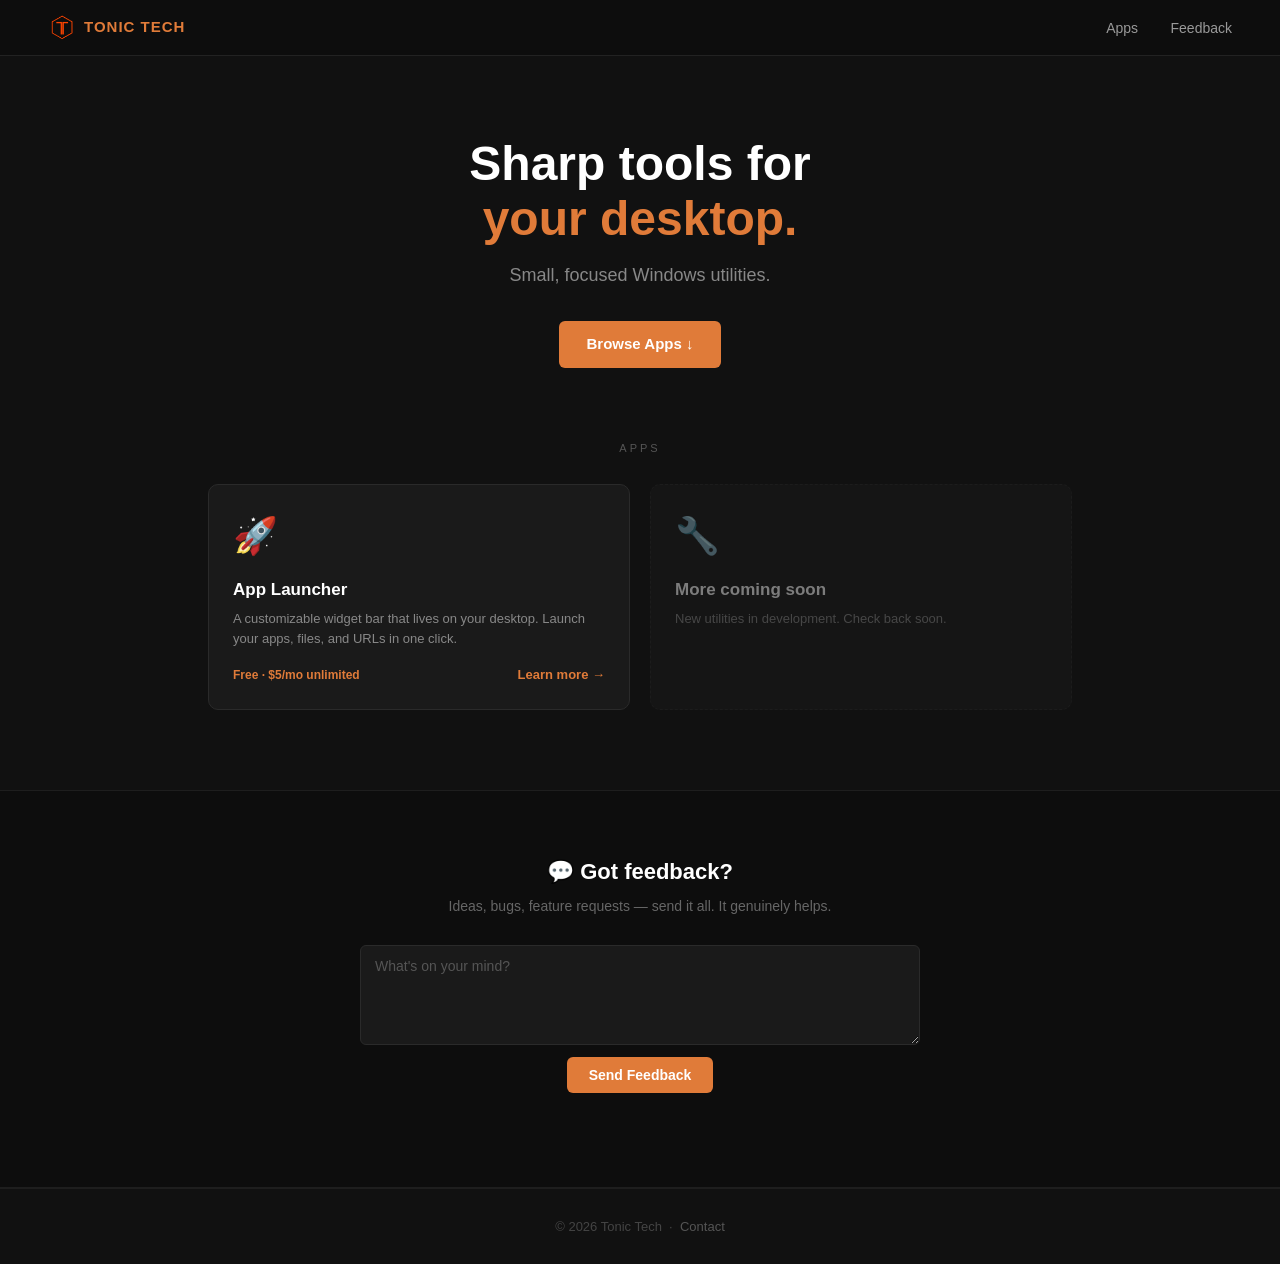
==== index.html @ cdfbb927 "feat: add TT logo as favicon and nav logo" ====
<!DOCTYPE html>
<html lang="en">
<head>
  <meta charset="UTF-8" />
  <meta name="viewport" content="width=device-width, initial-scale=1.0" />
  <meta name="description" content="Sharp tools for your desktop. Small, focused Windows utilities by Tonic Tech." />
  <title>Tonic Tech — Sharp tools for your desktop</title>
  <link rel="icon" type="image/png" href="assets/logo.png" />
  <link rel="stylesheet" href="styles.css" />
</head>
<body>

  <nav>
    <a class="nav-logo" href="#"><img src="assets/logo.png" alt="Tonic Tech" class="nav-logo-img" /> TONIC TECH</a>
    <div class="nav-links">
      <a href="#apps">Apps</a>
      <a href="#feedback">Feedback</a>
    </div>
  </nav>

  <section class="hero">
    <h1>Sharp tools for<br /><span class="accent">your desktop.</span></h1>
    <p class="subtitle">Small, focused Windows utilities.</p>
    <a class="btn-primary" href="#apps">Browse Apps ↓</a>
  </section>

  <section class="products" id="apps">
    <p class="section-label">Apps</p>
    <div class="product-grid">

      <a class="product-card" href="app-launcher.html">
        <div class="product-card-icon">🚀</div>
        <div class="product-card-name">App Launcher</div>
        <div class="product-card-desc">A customizable widget bar that lives on your desktop. Launch your apps, files, and URLs in one click.</div>
        <div class="product-card-footer">
          <span class="product-card-price">Free · $5/mo unlimited</span>
          <span class="product-card-cta">Learn more →</span>
        </div>
      </a>

      <div class="product-card coming-soon">
        <div class="product-card-icon">🔧</div>
        <div class="product-card-name">More coming soon</div>
        <div class="product-card-desc">New utilities in development. Check back soon.</div>
        <div class="product-card-footer">
          <span class="product-card-price">&nbsp;</span>
        </div>
      </div>

    </div>
  </section>

  <section class="feedback" id="feedback">
    <div class="feedback-inner">
      <h2>💬 Got feedback?</h2>
      <p class="subtitle">Ideas, bugs, feature requests — send it all. It genuinely helps.</p>
      <textarea id="feedback-msg" placeholder="What's on your mind?"></textarea>
      <button class="btn-primary btn-sm" id="feedback-btn" onclick="sendFeedback()">Send Feedback</button>
      <p class="feedback-msg" id="feedback-status"></p>
    </div>
  </section>

  <footer>
    <span>© 2026 Tonic Tech &nbsp;·&nbsp; <a href="mailto:tonictech.inquiry@gmail.com">Contact</a></span>
  </footer>

  <script>
    async function sendFeedback() {
      const textarea = document.getElementById('feedback-msg');
      const btn = document.getElementById('feedback-btn');
      const status = document.getElementById('feedback-status');
      const message = textarea.value.trim();

      if (!message) { textarea.focus(); return; }

      btn.disabled = true;
      btn.textContent = 'Sending...';
      status.textContent = '';
      status.className = 'feedback-msg';

      try {
        const res = await fetch('https://app-launcher-proxy.dougbreaultjr.workers.dev/feedback', {
          method: 'POST',
          headers: { 'Content-Type': 'application/json' },
          body: JSON.stringify({ message }),
        });

        if (res.ok) {
          textarea.style.display = 'none';
          btn.style.display = 'none';
          status.textContent = '✓ Thanks — message received.';
          status.className = 'feedback-msg success';
        } else {
          throw new Error('Server error');
        }
      } catch {
        btn.disabled = false;
        btn.textContent = 'Send Feedback';
        status.textContent = 'Something went wrong. Try again.';
        status.className = 'feedback-msg error';
      }
    }
  </script>

</body>
</html>
---- styles.css ----
*, *::before, *::after { box-sizing: border-box; margin: 0; padding: 0; }

body {
  background: #111;
  color: #e0e0e0;
  font-family: -apple-system, BlinkMacSystemFont, 'Segoe UI', sans-serif;
  line-height: 1.5;
}

a { color: inherit; text-decoration: none; }

/* ── NAV ── */
nav {
  background: #0d0d0d;
  border-bottom: 1px solid #222;
  padding: 0 48px;
  height: 56px;
  display: flex;
  align-items: center;
  justify-content: space-between;
  position: sticky;
  top: 0;
  z-index: 100;
}
.nav-logo {
  color: #e07b39;
  font-weight: 700;
  font-size: 15px;
  letter-spacing: 1px;
  display: flex;
  align-items: center;
  gap: 8px;
}
.nav-logo-img {
  width: 28px;
  height: 28px;
  object-fit: contain;
}
.nav-links a {
  color: #999;
  font-size: 14px;
  margin-left: 28px;
  transition: color 0.15s;
}
.nav-links a:hover { color: #e07b39; }

/* ── HERO ── */
.hero {
  padding: 80px 48px 72px;
  max-width: 860px;
  margin: 0 auto;
  text-align: center;
}
.hero h1 {
  font-size: 48px;
  font-weight: 700;
  color: #fff;
  line-height: 1.15;
  margin-bottom: 16px;
}
.hero h1 .accent { color: #e07b39; }
.hero .subtitle {
  font-size: 18px;
  color: #888;
  margin-bottom: 32px;
}

/* ── BUTTONS ── */
.btn-primary {
  background: #e07b39;
  color: #fff;
  border: none;
  padding: 12px 28px;
  border-radius: 6px;
  font-size: 15px;
  font-weight: 600;
  cursor: pointer;
  display: inline-block;
  transition: background 0.15s;
}
.btn-primary:hover { background: #c96a2a; }

.btn-secondary {
  background: transparent;
  color: #e07b39;
  border: 1px solid #e07b39;
  padding: 11px 24px;
  border-radius: 6px;
  font-size: 14px;
  font-weight: 600;
  display: inline-block;
  transition: background 0.15s;
}
.btn-secondary:hover { background: rgba(224, 123, 57, 0.1); }

.btn-sm {
  padding: 10px 22px;
  font-size: 14px;
}

/* ── SECTION LABEL ── */
.section-label {
  color: #555;
  font-size: 11px;
  letter-spacing: 3px;
  text-transform: uppercase;
  margin-bottom: 28px;
  text-align: center;
}

/* ── PRODUCT GRID ── */
.products {
  padding: 0 48px 80px;
  max-width: 960px;
  margin: 0 auto;
}
.product-grid {
  display: grid;
  grid-template-columns: repeat(auto-fill, minmax(280px, 1fr));
  gap: 20px;
}
.product-card {
  background: #1a1a1a;
  border: 1px solid #2a2a2a;
  border-radius: 10px;
  padding: 24px;
  display: block;
  transition: border-color 0.15s, transform 0.15s;
}
.product-card:hover {
  border-color: #e07b39;
  transform: translateY(-2px);
}
.product-card.coming-soon {
  border-style: dashed;
  opacity: 0.45;
  cursor: default;
  pointer-events: none;
}
.product-card-icon { font-size: 36px; margin-bottom: 14px; }
.product-card-name {
  color: #fff;
  font-size: 17px;
  font-weight: 600;
  margin-bottom: 6px;
}
.product-card-desc {
  color: #888;
  font-size: 13px;
  line-height: 1.55;
  margin-bottom: 16px;
}
.product-card-footer {
  display: flex;
  justify-content: space-between;
  align-items: center;
}
.product-card-price { color: #e07b39; font-size: 12px; font-weight: 600; }
.product-card-cta { color: #e07b39; font-size: 13px; font-weight: 600; }

/* ── FEEDBACK ── */
.feedback {
  background: #0d0d0d;
  border-top: 1px solid #1e1e1e;
  border-bottom: 1px solid #1e1e1e;
  padding: 64px 48px;
}
.feedback-inner {
  max-width: 560px;
  margin: 0 auto;
  text-align: center;
}
.feedback-inner h2 {
  color: #fff;
  font-size: 22px;
  font-weight: 600;
  margin-bottom: 8px;
}
.feedback-inner .subtitle {
  color: #666;
  font-size: 14px;
  margin-bottom: 28px;
}
.feedback-inner textarea {
  width: 100%;
  background: #1a1a1a;
  border: 1px solid #2a2a2a;
  border-radius: 6px;
  color: #e0e0e0;
  font-size: 14px;
  font-family: inherit;
  padding: 12px 14px;
  resize: vertical;
  min-height: 100px;
  outline: none;
  transition: border-color 0.15s;
  display: block;
  margin-bottom: 12px;
}
.feedback-inner textarea:focus { border-color: #e07b39; }
.feedback-inner textarea::placeholder { color: #555; }
.feedback-msg {
  font-size: 13px;
  margin-top: 10px;
  min-height: 20px;
}
.feedback-msg.success { color: #6dbf6d; }
.feedback-msg.error { color: #e07b39; }

/* ── FOOTER ── */
footer {
  padding: 28px 48px;
  text-align: center;
  color: #444;
  font-size: 13px;
  border-top: 1px solid #1e1e1e;
}
footer a { color: #555; }
footer a:hover { color: #e07b39; }

/* ── PRODUCT HERO (app pages) ── */
.product-hero {
  padding: 56px 48px 48px;
  max-width: 960px;
  margin: 0 auto;
  display: flex;
  gap: 56px;
  align-items: center;
}
.product-hero-text { flex: 1; }
.product-hero-text .back {
  color: #555;
  font-size: 13px;
  display: inline-block;
  margin-bottom: 20px;
  transition: color 0.15s;
}
.product-hero-text .back:hover { color: #e07b39; }
.product-hero-text h1 {
  font-size: 38px;
  font-weight: 700;
  color: #fff;
  margin-bottom: 12px;
}
.product-hero-text .desc {
  color: #888;
  font-size: 16px;
  line-height: 1.6;
  margin-bottom: 28px;
}
.btn-row { display: flex; gap: 12px; flex-wrap: wrap; }
.product-hero-img { flex: 1; text-align: center; }
.product-hero-img img {
  max-width: 100%;
  border-radius: 10px;
  border: 1px solid #2a2a2a;
  box-shadow: 0 8px 32px rgba(0, 0, 0, 0.5);
}

/* ── FEATURES ── */
.features {
  padding: 0 48px 56px;
  max-width: 960px;
  margin: 0 auto;
}
.feature-grid {
  display: grid;
  grid-template-columns: repeat(3, 1fr);
  gap: 16px;
}
.feature {
  background: #1a1a1a;
  border: 1px solid #2a2a2a;
  border-radius: 8px;
  padding: 20px;
}
.feature-icon { font-size: 22px; margin-bottom: 10px; }
.feature h3 {
  color: #fff;
  font-size: 14px;
  font-weight: 600;
  margin-bottom: 6px;
}
.feature p { color: #777; font-size: 13px; line-height: 1.5; }

/* ── PRICING ── */
.pricing {
  background: #0d0d0d;
  border-top: 1px solid #1e1e1e;
  border-bottom: 1px solid #1e1e1e;
  padding: 56px 48px;
}
.pricing-inner {
  max-width: 640px;
  margin: 0 auto;
}
.pricing-grid {
  display: grid;
  grid-template-columns: 1fr 1fr;
  gap: 16px;
  margin-top: 8px;
}
.pricing-card {
  background: #1a1a1a;
  border: 1px solid #2a2a2a;
  border-radius: 10px;
  padding: 28px;
}
.pricing-card.paid { border-color: #e07b39; }
.pricing-card h3 {
  color: #fff;
  font-size: 16px;
  font-weight: 600;
  margin-bottom: 4px;
}
.pricing-card .price {
  color: #e07b39;
  font-size: 26px;
  font-weight: 700;
  margin-bottom: 20px;
}
.pricing-card .price span {
  color: #666;
  font-size: 13px;
  font-weight: 400;
}
.pricing-card ul { list-style: none; }
.pricing-card ul li {
  color: #888;
  font-size: 13px;
  padding: 6px 0;
  border-bottom: 1px solid #222;
}
.pricing-card ul li:last-child { border-bottom: none; }
.pricing-card ul li::before { content: "✓  "; color: #e07b39; }
.pricing-card .btn-primary {
  display: block;
  text-align: center;
  margin-top: 24px;
}

/* ── RESPONSIVE ── */
@media (max-width: 700px) {
  nav { padding: 0 20px; }
  .hero { padding: 48px 20px 48px; }
  .hero h1 { font-size: 32px; }
  .products, .features, .pricing { padding-left: 20px; padding-right: 20px; }
  .product-hero { flex-direction: column; padding: 32px 20px; }
  .feature-grid { grid-template-columns: 1fr 1fr; }
  .pricing-grid { grid-template-columns: 1fr; }
  footer { padding: 24px 20px; }
}
@media (max-width: 480px) {
  .feature-grid { grid-template-columns: 1fr; }
}
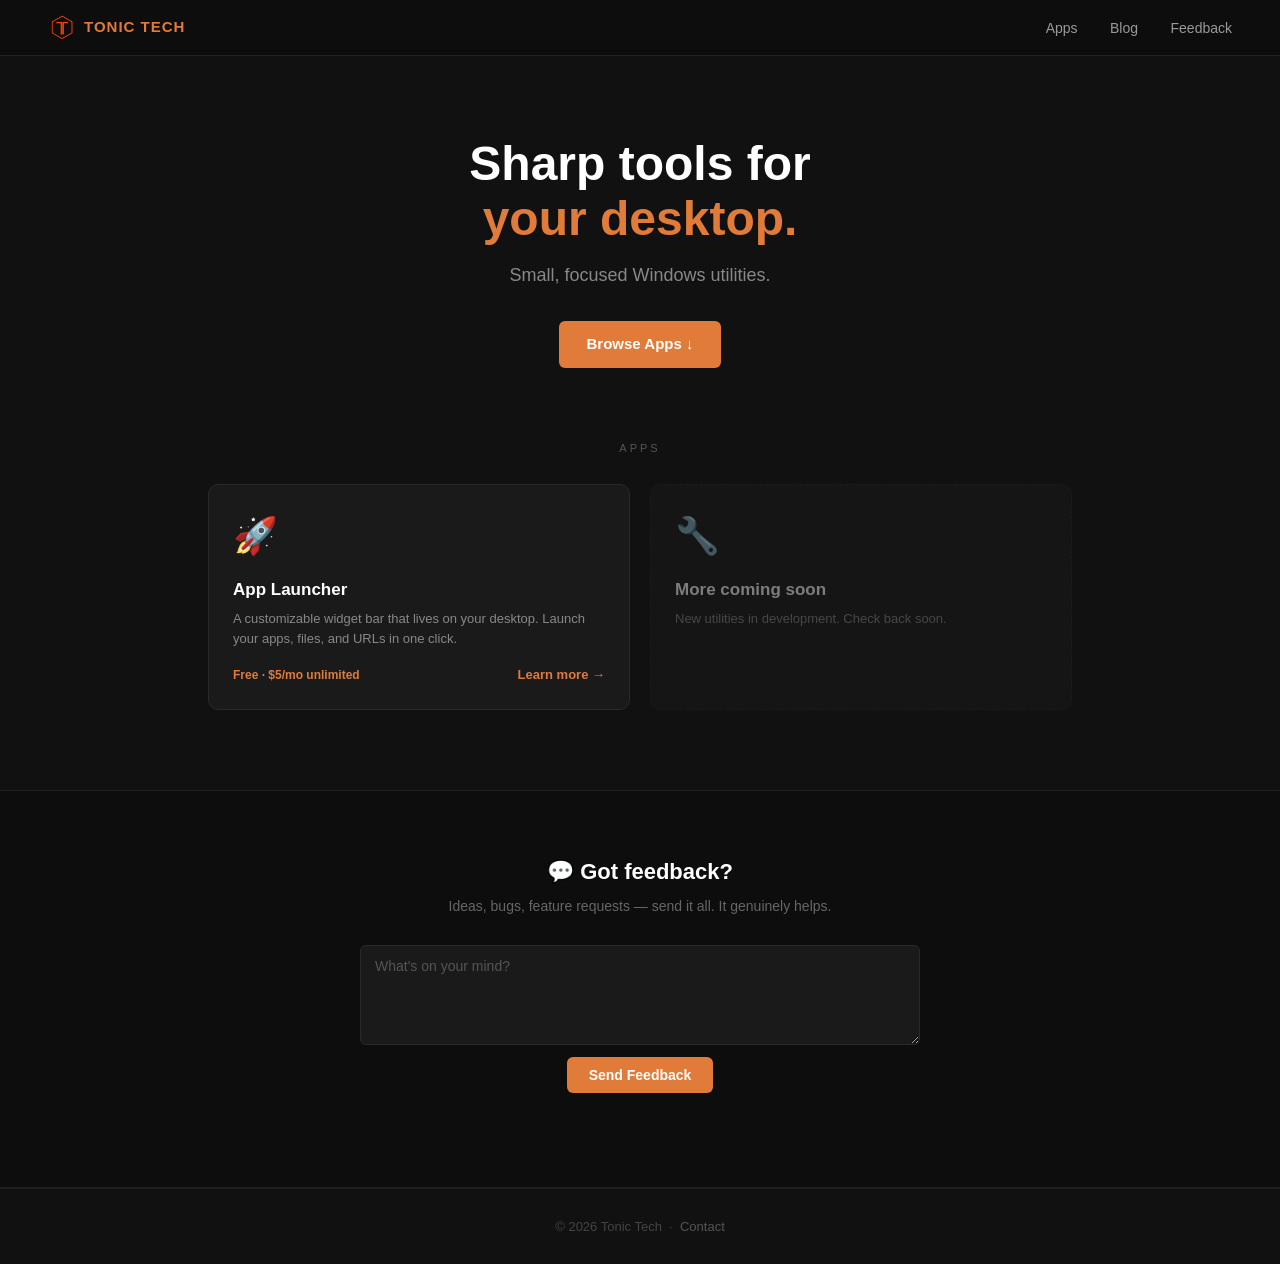
==== commit 9cbd5672: "Add Blog link to site nav" ====
--- a/index.html
+++ b/index.html
@@ -14,6 +14,7 @@
     <a class="nav-logo" href="#"><img src="assets/logo.png" alt="Tonic Tech" class="nav-logo-img" /> TONIC TECH</a>
     <div class="nav-links">
       <a href="#apps">Apps</a>
+      <a href="blog/">Blog</a>
       <a href="#feedback">Feedback</a>
     </div>
   </nav>
@@ -102,5 +103,6 @@
     }
   </script>
 
+<!-- Cloudflare Web Analytics --><script defer src='https://static.cloudflareinsights.com/beacon.min.js' data-cf-beacon='{"token": "49b55953413747db808e430eebfdd382"}'></script><!-- End Cloudflare Web Analytics -->
 </body>
 </html>
--- a/styles.css
+++ b/styles.css
@@ -249,6 +249,7 @@
   margin-bottom: 28px;
 }
 .btn-row { display: flex; gap: 12px; flex-wrap: wrap; }
+.download-count { color: #555; font-size: 13px; margin-top: 10px; }
 .product-hero-img { flex: 1; text-align: center; }
 .product-hero-img img {
   max-width: 100%;
@@ -353,3 +354,146 @@
 @media (max-width: 480px) {
   .feature-grid { grid-template-columns: 1fr; }
 }
+
+/* ── BLOG INDEX ── */
+.blog-hero {
+  padding: 80px 48px 56px;
+  max-width: 860px;
+  margin: 0 auto;
+  text-align: center;
+}
+.blog-hero h1 {
+  font-size: 38px;
+  font-weight: 700;
+  color: #fff;
+  margin-bottom: 12px;
+}
+.blog-hero .subtitle {
+  color: #888;
+  font-size: 16px;
+}
+.blog-list-section {
+  max-width: 780px;
+  margin: 0 auto;
+  padding: 0 48px 80px;
+}
+.blog-list { display: flex; flex-direction: column; }
+.blog-row {
+  padding: 20px 0;
+  border-bottom: 1px solid #1e1e1e;
+  display: flex;
+  justify-content: space-between;
+  align-items: flex-start;
+  gap: 24px;
+}
+.blog-row:last-child { border-bottom: none; }
+.blog-row-left { flex: 1; }
+.blog-row-tag {
+  color: #e07b39;
+  font-size: 11px;
+  text-transform: uppercase;
+  letter-spacing: 2px;
+  margin-bottom: 6px;
+}
+.blog-row-title {
+  color: #fff;
+  font-size: 16px;
+  font-weight: 600;
+  margin-bottom: 6px;
+  display: block;
+  transition: color 0.15s;
+}
+.blog-row-title:hover { color: #e07b39; }
+.blog-row-excerpt { color: #c0c0c0; font-size: 14px; line-height: 1.55; }
+.blog-row-date { color: #555; font-size: 13px; white-space: nowrap; padding-top: 4px; }
+
+/* ── BLOG POST ── */
+.post-header {
+  padding: 56px 48px 40px;
+  max-width: 780px;
+  margin: 0 auto;
+}
+.post-back {
+  color: #555;
+  font-size: 13px;
+  display: inline-block;
+  margin-bottom: 20px;
+  transition: color 0.15s;
+}
+.post-back:hover { color: #e07b39; }
+.post-tag {
+  color: #e07b39;
+  font-size: 11px;
+  text-transform: uppercase;
+  letter-spacing: 2px;
+  margin-bottom: 10px;
+}
+.post-header h1 {
+  color: #fff;
+  font-size: 34px;
+  font-weight: 700;
+  line-height: 1.25;
+  margin-bottom: 12px;
+}
+.post-meta {
+  color: #555;
+  font-size: 13px;
+  padding-bottom: 32px;
+  border-bottom: 1px solid #1e1e1e;
+}
+.post-body {
+  max-width: 780px;
+  margin: 0 auto;
+  padding: 0 48px 80px;
+}
+.post-p { color: #c0c0c0; font-size: 16px; line-height: 1.7; margin-bottom: 20px; }
+.post-h2 { color: #fff; font-size: 20px; font-weight: 600; margin: 36px 0 12px; }
+.post-comparison {
+  background: #1a1a1a;
+  border: 1px solid #2a2a2a;
+  border-radius: 8px;
+  overflow: hidden;
+  margin: 20px 0 28px;
+}
+.post-comparison table { width: 100%; border-collapse: collapse; font-size: 14px; }
+.post-comparison th {
+  background: #141414;
+  color: #555;
+  font-size: 11px;
+  text-transform: uppercase;
+  letter-spacing: 1px;
+  padding: 12px 16px;
+  text-align: left;
+  border-bottom: 1px solid #222;
+}
+.post-comparison td { padding: 11px 16px; border-bottom: 1px solid #1e1e1e; color: #c0c0c0; }
+.post-comparison tr:last-child td { border-bottom: none; }
+.post-comparison .winner { color: #e07b39; font-weight: 600; }
+.post-cta {
+  background: #1a1a1a;
+  border: 1px solid #e07b39;
+  border-radius: 10px;
+  padding: 24px 28px;
+  margin-top: 40px;
+  display: flex;
+  align-items: center;
+  justify-content: space-between;
+  gap: 20px;
+}
+.post-cta-text { flex: 1; }
+.post-cta-text strong { color: #fff; font-size: 16px; display: block; margin-bottom: 4px; }
+.post-cta-text p { color: #888; font-size: 14px; margin: 0; }
+
+/* ── RESPONSIVE (blog additions) ── */
+@media (max-width: 700px) {
+  .blog-hero { padding: 40px 20px 32px; }
+  .blog-hero h1 { font-size: 28px; }
+  .blog-list-section { padding: 0 20px 60px; }
+  .blog-row { flex-direction: column; gap: 4px; }
+  .blog-row-date { padding-top: 0; }
+  .post-header { padding: 32px 20px 24px; }
+  .post-header h1 { font-size: 24px; }
+  .post-body { padding: 0 20px 60px; }
+  .post-cta { flex-direction: column; align-items: flex-start; }
+  .post-comparison { overflow-x: auto; }
+}
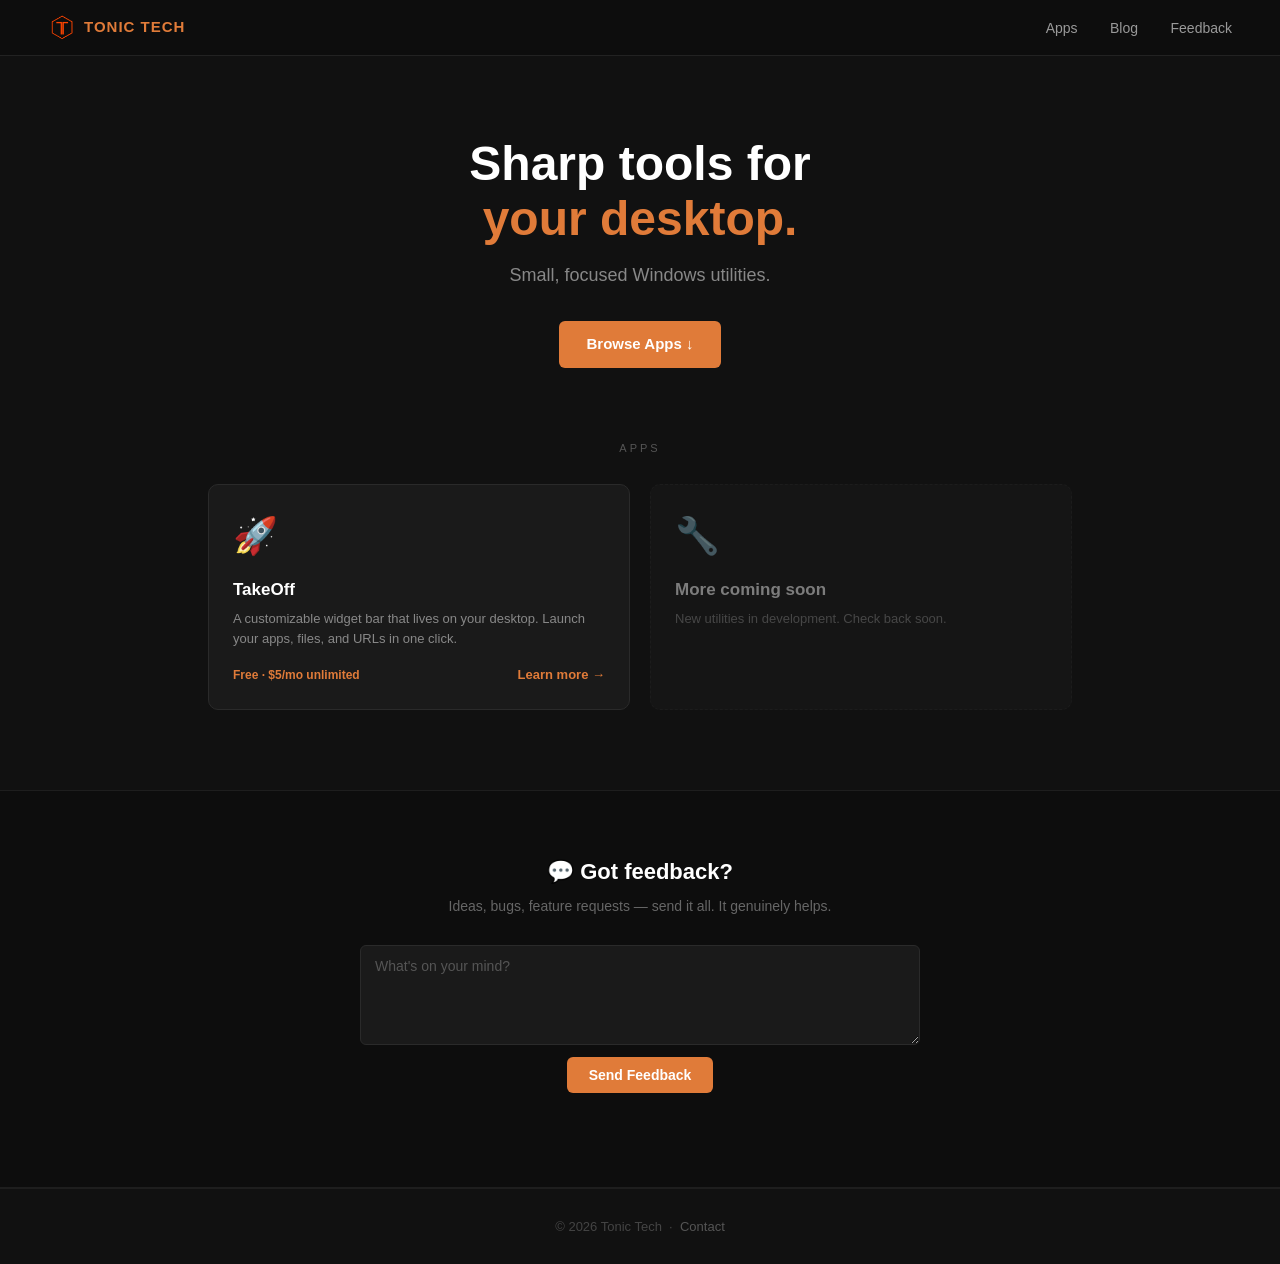
==== commit f1fc3f1f: "Rebrand: App Launcher -> TakeOff (site content + app-launcher.html redirect stub)" ====
--- a/index.html
+++ b/index.html
@@ -29,9 +29,9 @@
     <p class="section-label">Apps</p>
     <div class="product-grid">
 
-      <a class="product-card" href="app-launcher.html">
+      <a class="product-card" href="takeoff.html">
         <div class="product-card-icon">🚀</div>
-        <div class="product-card-name">App Launcher</div>
+        <div class="product-card-name">TakeOff</div>
         <div class="product-card-desc">A customizable widget bar that lives on your desktop. Launch your apps, files, and URLs in one click.</div>
         <div class="product-card-footer">
           <span class="product-card-price">Free · $5/mo unlimited</span>
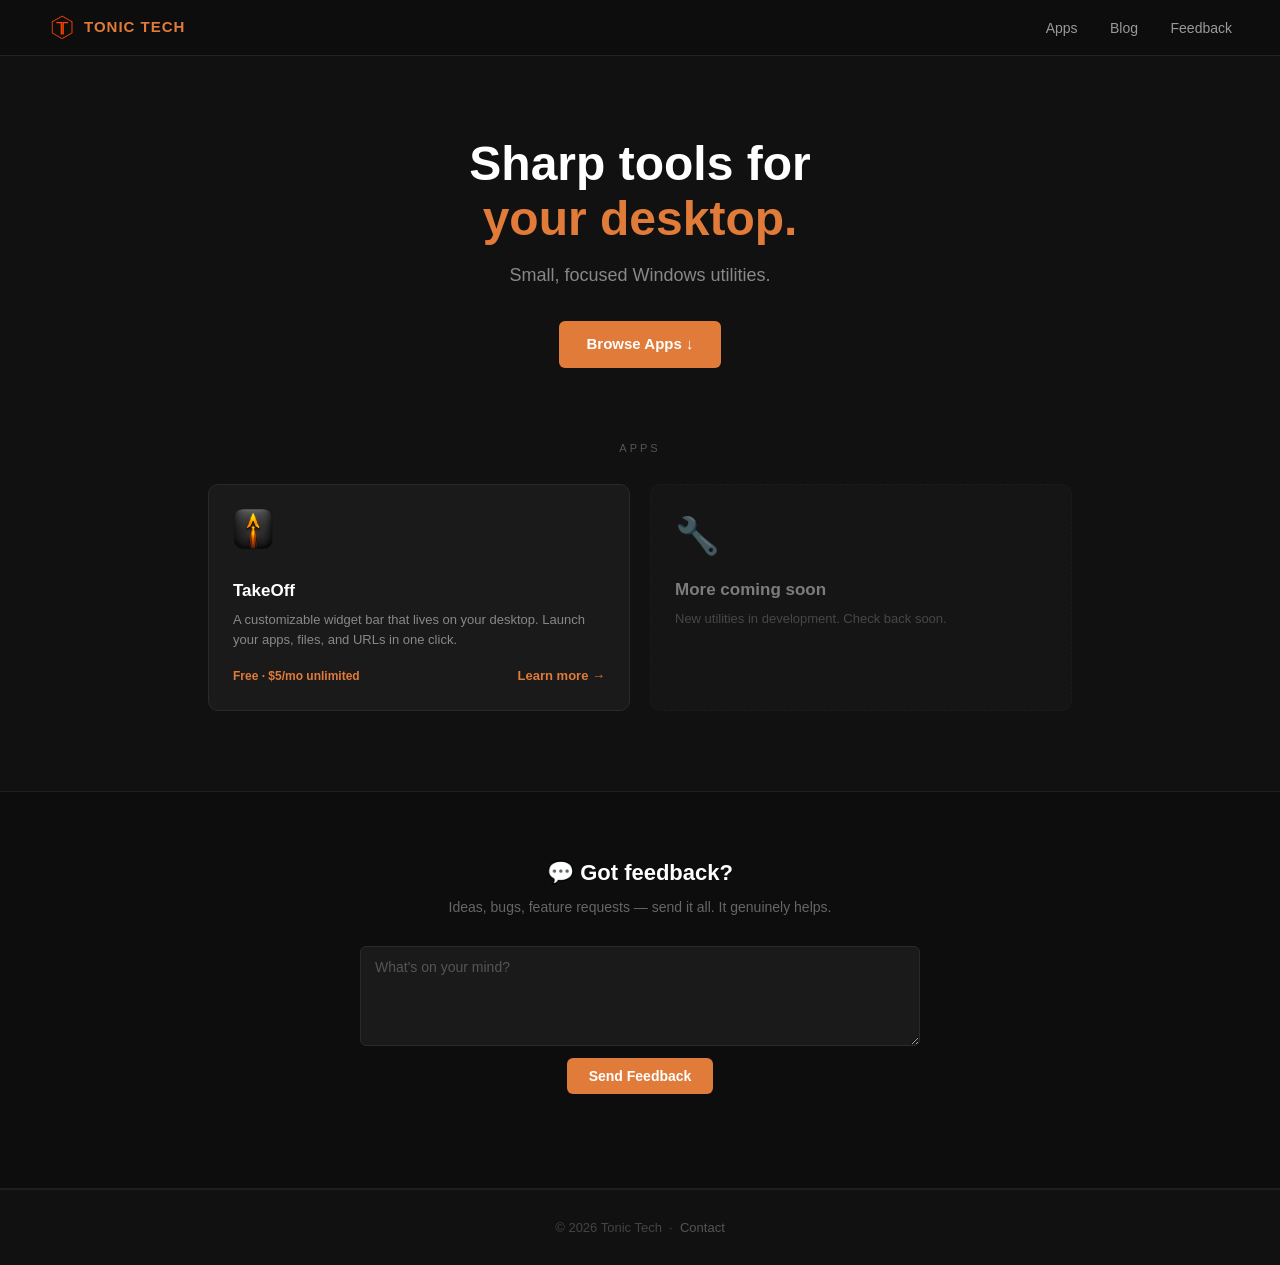
==== commit ae4001fe: "Replace rocket emoji with real TakeOff app icon; update hero screenshot" ====
--- a/index.html
+++ b/index.html
@@ -30,7 +30,7 @@
     <div class="product-grid">
 
       <a class="product-card" href="takeoff.html">
-        <div class="product-card-icon">🚀</div>
+        <div class="product-card-icon"><img src="assets/takeoff-icon.png" alt="TakeOff" class="product-card-icon-img" /></div>
         <div class="product-card-name">TakeOff</div>
         <div class="product-card-desc">A customizable widget bar that lives on your desktop. Launch your apps, files, and URLs in one click.</div>
         <div class="product-card-footer">
@@ -103,6 +103,4 @@
     }
   </script>
 
-<!-- Cloudflare Web Analytics --><script defer src='https://static.cloudflareinsights.com/beacon.min.js' data-cf-beacon='{"token": "49b55953413747db808e430eebfdd382"}'></script><!-- End Cloudflare Web Analytics -->
-</body>
-</html>
+<!-- Cloudflare Web Analytics --><script defer src='https://static.cloudflareinsights.com/beacon.min.js' data-cf-beacon='{"token": "49b55953413747db808e43
--- a/styles.css
+++ b/styles.css
@@ -138,6 +138,7 @@
   pointer-events: none;
 }
 .product-card-icon { font-size: 36px; margin-bottom: 14px; }
+.product-card-icon-img { width: 40px; height: 40px; object-fit: contain; border-radius: 9px; }
 .product-card-name {
   color: #fff;
   font-size: 17px;
@@ -237,11 +238,15 @@
 }
 .product-hero-text .back:hover { color: #e07b39; }
 .product-hero-text h1 {
+  display: flex;
+  align-items: center;
+  gap: 12px;
   font-size: 38px;
   font-weight: 700;
   color: #fff;
   margin-bottom: 12px;
 }
+.hero-icon-img { width: 42px; height: 42px; object-fit: contain; border-radius: 10px; flex-shrink: 0; }
 .product-hero-text .desc {
   color: #888;
   font-size: 16px;
@@ -490,10 +495,4 @@
   .blog-hero h1 { font-size: 28px; }
   .blog-list-section { padding: 0 20px 60px; }
   .blog-row { flex-direction: column; gap: 4px; }
-  .blog-row-date { padding-top: 0; }
-  .post-header { padding: 32px 20px 24px; }
-  .post-header h1 { font-size: 24px; }
-  .post-body { padding: 0 20px 60px; }
-  .post-cta { flex-direction: column; align-items: flex-start; }
-  .post-comparison { overflow-x: auto; }
-}
+  .blog-row-dat
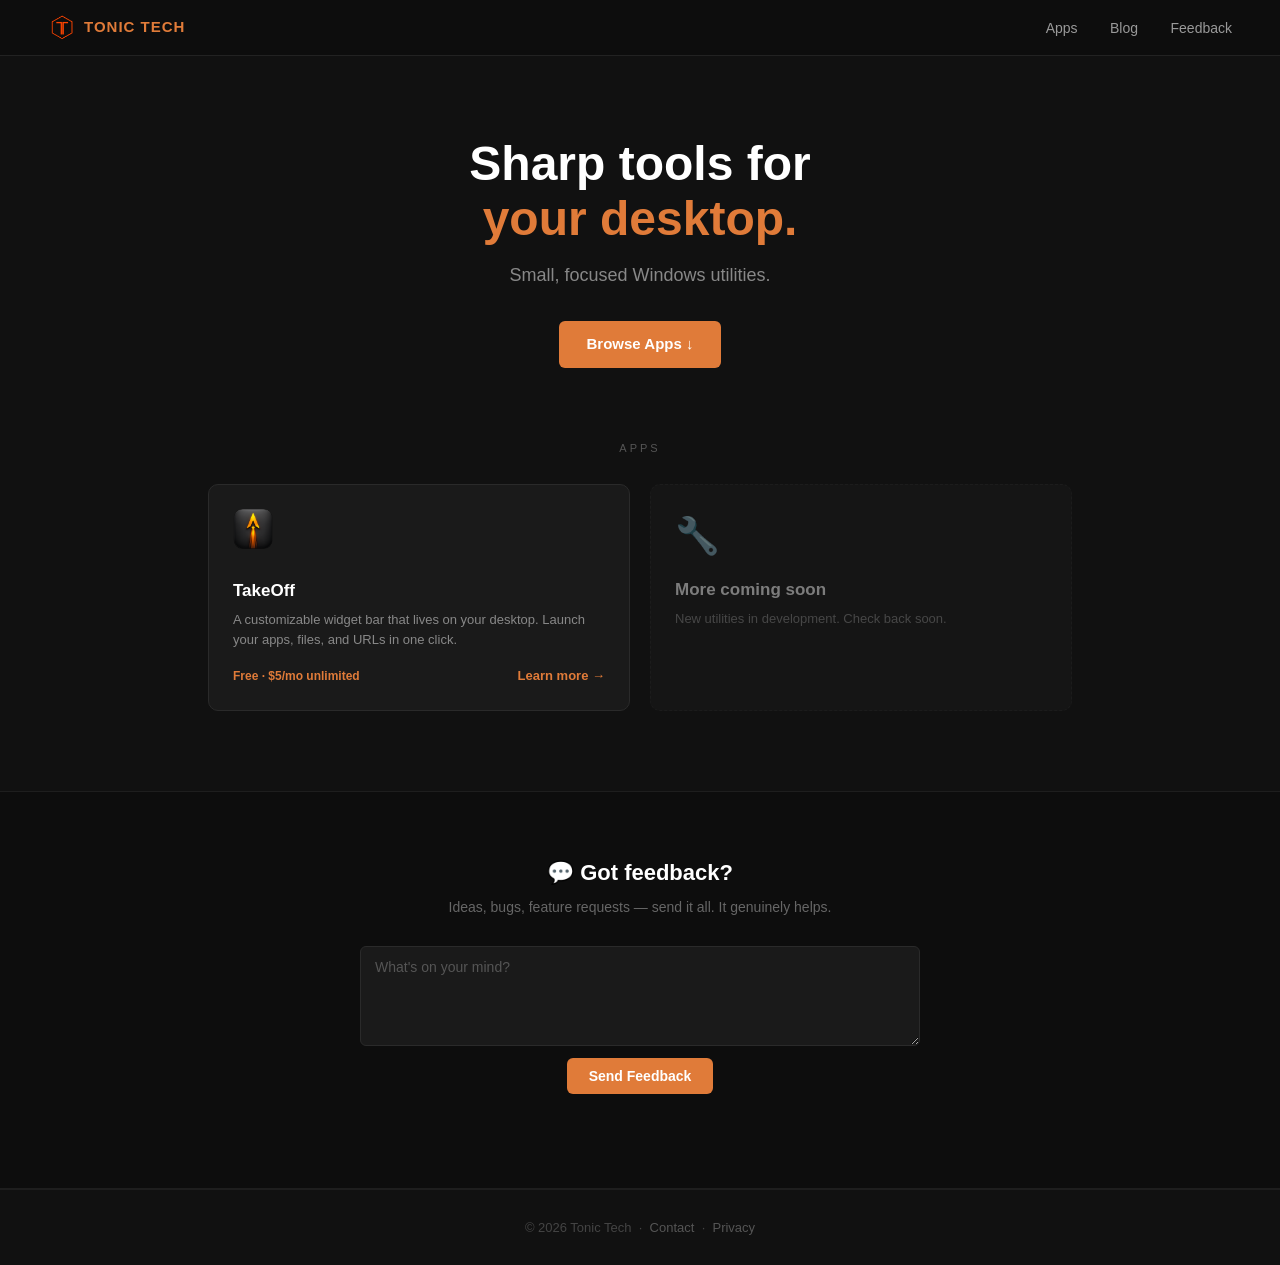
==== commit 82d8f559: "Link the privacy policy from every page footer Co-Authored-By: Claude Opus 5.5 <noreply@anthropic.co" ====
--- a/index.html
+++ b/index.html
@@ -62,7 +62,7 @@
   </section>
 
   <footer>
-    <span>© 2026 Tonic Tech &nbsp;·&nbsp; <a href="mailto:tonictech.inquiry@gmail.com">Contact</a></span>
+    <span>© 2026 Tonic Tech &nbsp;·&nbsp; <a href="mailto:tonictech.inquiry@gmail.com">Contact</a> &nbsp;·&nbsp; <a href="privacy.html">Privacy</a></span>
   </footer>
 
   <script>
@@ -103,4 +103,6 @@
     }
   </script>
 
-<!-- Cloudflare Web Analytics --><script defer src='https://static.cloudflareinsights.com/beacon.min.js' data-cf-beacon='{"token": "49b55953413747db808e43+<!-- Cloudflare Web Analytics --><script defer src='https://static.cloudflareinsights.com/beacon.min.js' data-cf-beacon='{"token": "49b55953413747db808e430eebfdd382"}'></script><!-- End Cloudflare Web Analytics -->
+</body>
+</html>
--- a/styles.css
+++ b/styles.css
@@ -495,4 +495,10 @@
   .blog-hero h1 { font-size: 28px; }
   .blog-list-section { padding: 0 20px 60px; }
   .blog-row { flex-direction: column; gap: 4px; }
-  .blog-row-dat+  .blog-row-date { padding-top: 0; }
+  .post-header { padding: 32px 20px 24px; }
+  .post-header h1 { font-size: 24px; }
+  .post-body { padding: 0 20px 60px; }
+  .post-cta { flex-direction: column; align-items: flex-start; }
+  .post-comparison { overflow-x: auto; }
+}
